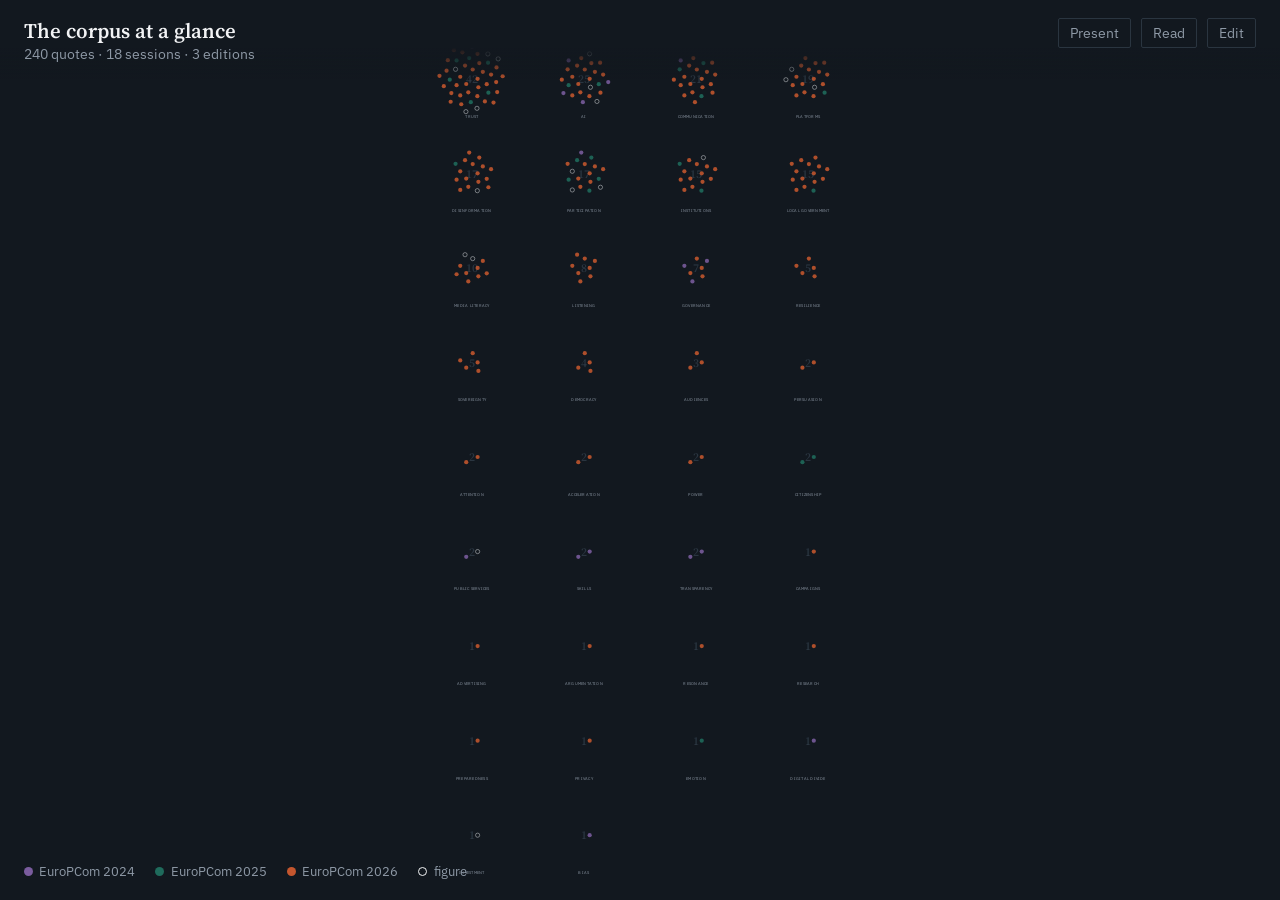
==== corpus.html @ 11ad1c39 "Add files via upload" ====
<!DOCTYPE html>
<html lang="en">
<head>
<meta charset="utf-8">
<meta name="viewport" content="width=device-width, initial-scale=1">
<title>enCoR — the corpus at a glance</title>
<link rel="preconnect" href="https://fonts.googleapis.com">
<link rel="preconnect" href="https://fonts.gstatic.com" crossorigin>
<link href="https://fonts.googleapis.com/css2?family=IBM+Plex+Sans:wght@400;500;600&family=Source+Serif+4:opsz,wght@8..60,400;8..60,600&display=swap" rel="stylesheet">
<link rel="stylesheet" href="assets/corpus.css">
</head>

</head>
<body>

<header>
  <div>
    <h1>The corpus at a glance</h1>
    <p class="sub" id="sub">loading…</p>
  </div>
  <nav>
    <button id="playBtn">Present</button>
    <a href="index.html">Read</a>
    <a href="admin.html">Edit</a>
  </nav>
</header>

<div id="stage"><svg id="map" role="img" aria-label="Every quote in the corpus, grouped by theme"></svg></div>

<div id="legend"></div>
<div id="tip"></div>

<aside id="detail" aria-live="polite">
  <button class="close" id="closeDetail" aria-label="Close">×</button>
  <div id="detailBody"></div>
</aside>

<div id="story" role="dialog" aria-label="Presentation mode">
  <div class="prog" id="prog"></div>
  <p class="theme" id="sTheme"></p>
  <blockquote id="sQuote"></blockquote>
  <p class="tr" id="sTr"></p>
  <p class="who" id="sWho"></p>
  <div class="nav">click or press → to advance · ← to go back · Esc to leave</div>
</div>

<script src="data/index.js"></script>
<script src="assets/corpus.js"></script>
</body>
</html>
---- assets/corpus.css ----
/* =========================================================================
   enCoR — corpus view stylesheet (dark)
   Sections: 1 tokens · 2 header · 3 map · 4 tooltip · 5 detail panel
             6 presentation mode
   ========================================================================= */
:root{
  --ink:#F2F3F5; --soft:#8E99A6; --bg:#12181F; --panel:#1A222B; --rule:#2A3540;
  --e24:#7A5C9E; --e25:#1F6B5C; --e26:#C4562E;
}
*{box-sizing:border-box}
html,body{margin:0;height:100%;overflow:hidden}
body{background:var(--bg);color:var(--ink);font-family:"IBM Plex Sans",system-ui,sans-serif;font-size:15px}

header{position:fixed;top:0;left:0;right:0;z-index:6;padding:1rem 1.5rem;display:flex;gap:1.5rem;align-items:baseline;flex-wrap:wrap;
  background:linear-gradient(var(--bg) 60%,transparent)}
h1{font-family:"Source Serif 4",Georgia,serif;font-size:1.3rem;font-weight:600;margin:0}
.sub{color:var(--soft);font-size:.85rem;margin:0}
nav{margin-left:auto;display:flex;gap:.6rem;align-items:center}
nav a,nav button{font:inherit;font-size:.85rem;color:var(--soft);text-decoration:none;background:none;border:1px solid var(--rule);
  border-radius:2px;padding:.3rem .7rem;cursor:pointer}
nav a:hover,nav button:hover{color:var(--ink);border-color:var(--soft)}
nav button.on{background:var(--ink);color:var(--bg);border-color:var(--ink)}

#stage{position:absolute;inset:0}
svg{width:100%;height:100%;display:block;cursor:default}
.cluster-label{fill:var(--soft);font-size:11px;letter-spacing:.06em;text-transform:uppercase}
.cluster-count{fill:var(--rule);font-family:"Source Serif 4",Georgia,serif;font-size:34px;font-weight:600}
circle.dot{cursor:pointer;transition:r .18s ease,opacity .18s ease}
circle.dot:hover{r:9}
circle.dot.dim{opacity:.12}
circle.dot.figure{stroke:var(--ink);stroke-width:1.4;fill:none}

#tip{position:fixed;pointer-events:none;z-index:7;max-width:24rem;background:var(--panel);border:1px solid var(--rule);
  border-radius:4px;padding:.6rem .75rem;font-size:.85rem;line-height:1.4;opacity:0;transition:opacity .12s}
#tip b{display:block;color:var(--soft);font-weight:500;font-size:.75rem;margin-bottom:.25rem}

#legend{position:fixed;left:1.5rem;bottom:1.25rem;z-index:6;display:flex;gap:1.25rem;font-size:.8rem;color:var(--soft);flex-wrap:wrap}
#legend span{display:flex;align-items:center;gap:.4rem}
#legend i{width:9px;height:9px;border-radius:50%;display:inline-block}

#detail{position:fixed;right:0;top:0;bottom:0;width:min(30rem,92vw);background:var(--panel);border-left:1px solid var(--rule);
  z-index:8;padding:4.5rem 1.75rem 2rem;overflow-y:auto;transform:translateX(100%);transition:transform .25s ease}
#detail.open{transform:none}
#detail blockquote{font-family:"Source Serif 4",Georgia,serif;font-size:1.4rem;line-height:1.4;margin:0}
#detail .tr{font-family:"Source Serif 4",Georgia,serif;font-style:italic;color:var(--soft);margin:.8rem 0 0;font-size:1.05rem}
#detail .who{margin:1.2rem 0 .2rem;font-weight:600}
#detail .role,#detail .src{color:var(--soft);font-size:.85rem;margin:0}
#detail a.watch{display:inline-block;margin-top:1.4rem;color:var(--bg);background:var(--ink);text-decoration:none;
  padding:.5rem .9rem;border-radius:2px;font-size:.9rem}
#detail .close{position:absolute;top:1rem;right:1.25rem;background:none;border:0;color:var(--soft);font-size:1.5rem;cursor:pointer}

#story{position:fixed;inset:0;z-index:9;background:var(--bg);display:none;flex-direction:column;justify-content:center;
  padding:4rem 8vw;cursor:pointer}
#story.on{display:flex}
#story .theme{color:var(--soft);font-size:.85rem;letter-spacing:.1em;text-transform:uppercase;margin-bottom:2rem}
#story blockquote{font-family:"Source Serif 4",Georgia,serif;font-size:clamp(1.6rem,4.2vw,3.4rem);line-height:1.25;margin:0;max-width:22em}
#story .tr{font-family:"Source Serif 4",Georgia,serif;font-style:italic;color:var(--soft);font-size:clamp(1rem,2vw,1.5rem);margin-top:1.2rem;max-width:26em}
#story .who{margin-top:2.5rem;font-size:1.05rem}
#story .who span{color:var(--soft)}
#story .nav{position:fixed;bottom:1.5rem;left:0;right:0;display:flex;justify-content:center;gap:1rem;color:var(--soft);font-size:.85rem}
#story .prog{position:fixed;top:0;left:0;height:2px;background:var(--e26);transition:width .3s}
@media (prefers-reduced-motion:reduce){*{transition:none!important}}
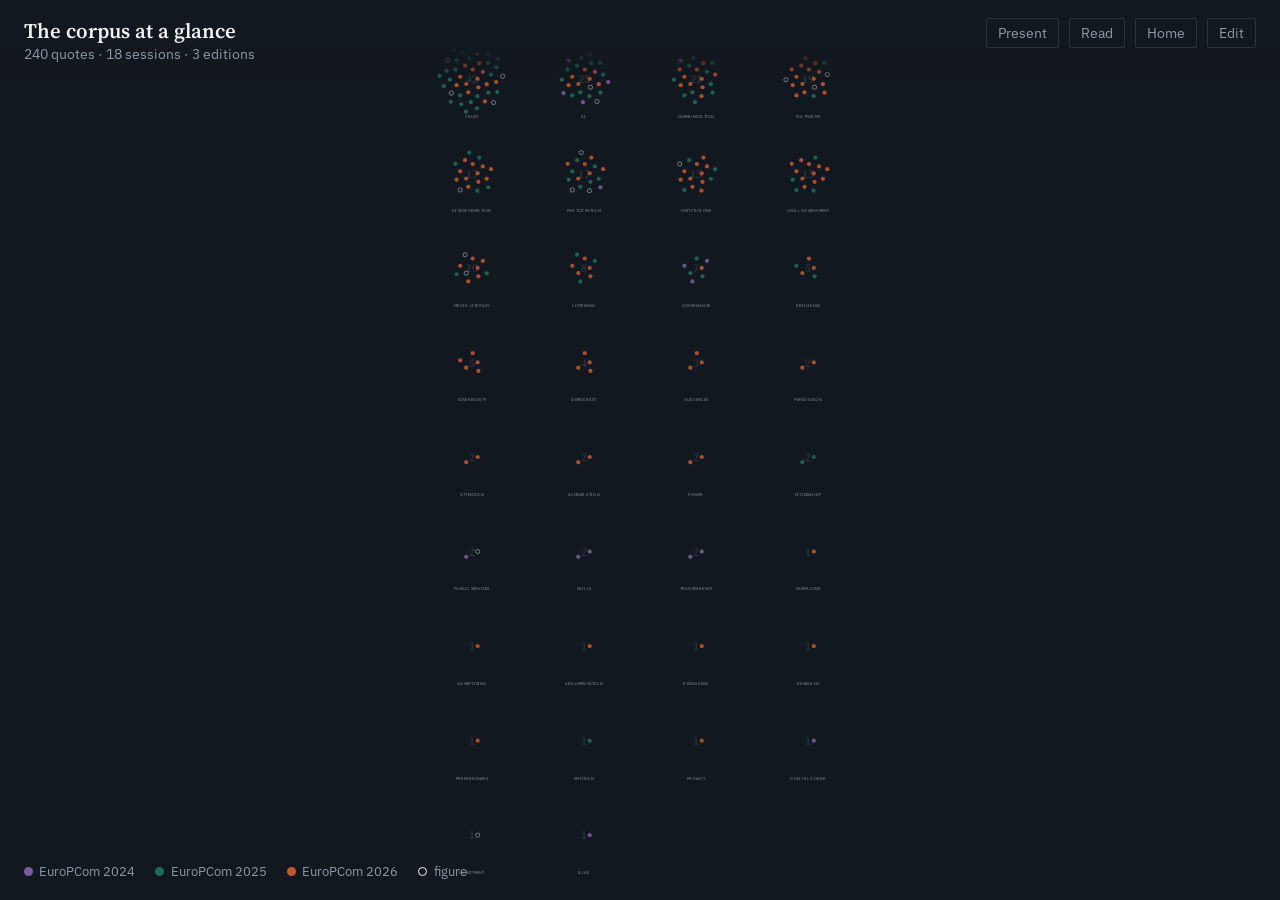
==== commit abb588a8: "Add files via upload" ====
--- a/corpus.html
+++ b/corpus.html
@@ -20,7 +20,8 @@
   </div>
   <nav>
     <button id="playBtn">Present</button>
-    <a href="index.html">Read</a>
+    <a href="read.html">Read</a>
+    <a href="index.html">Home</a>
     <a href="admin.html">Edit</a>
   </nav>
 </header>
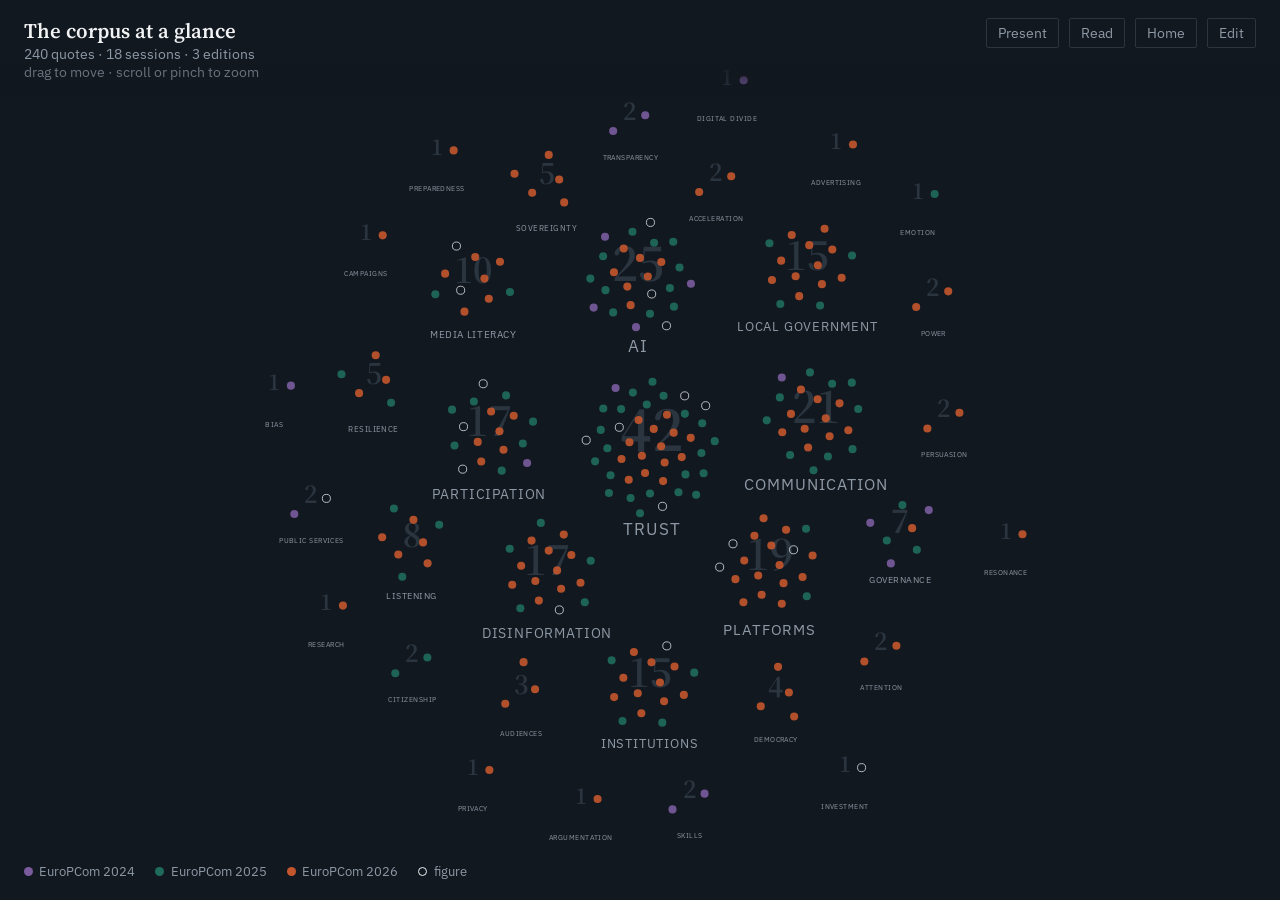
==== commit ada67a07: "Add files via upload" ====
--- a/corpus.html
+++ b/corpus.html
@@ -17,6 +17,7 @@
   <div>
     <h1>The corpus at a glance</h1>
     <p class="sub" id="sub">loading…</p>
+    <p class="sub" style="opacity:.7">drag to move · scroll or pinch to zoom</p>
   </div>
   <nav>
     <button id="playBtn">Present</button>
@@ -26,7 +27,13 @@
   </nav>
 </header>
 
-<div id="stage"><svg id="map" role="img" aria-label="Every quote in the corpus, grouped by theme"></svg></div>
+<div id="stage"><svg id="map" role="img" aria-label="Every quote in the corpus, grouped by theme. Drag to move, scroll or pinch to zoom."></svg></div>
+
+<div id="zoombar">
+  <button id="zoomIn"  aria-label="Zoom in">+</button>
+  <button id="zoomOut" aria-label="Zoom out">−</button>
+  <button id="fit" aria-label="Fit the whole corpus">Fit</button>
+</div>
 
 <div id="legend"></div>
 <div id="tip"></div>
